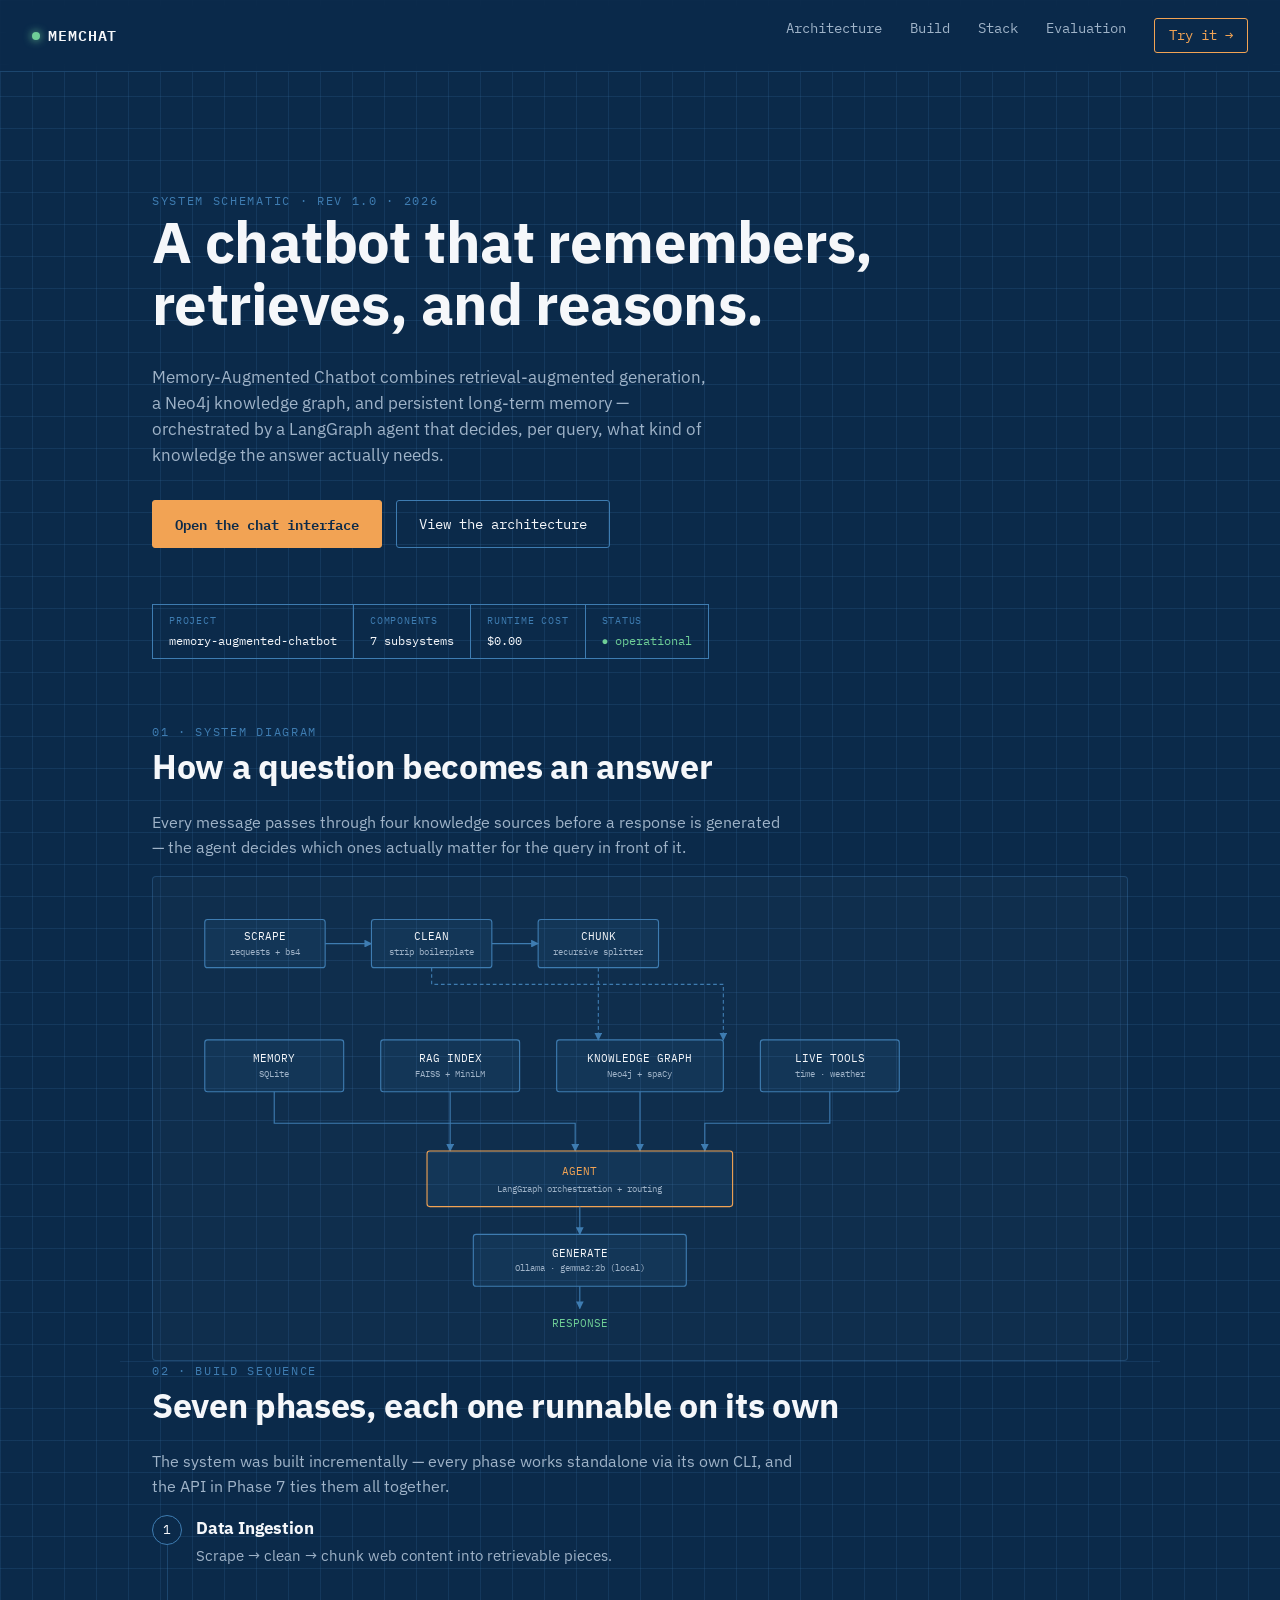
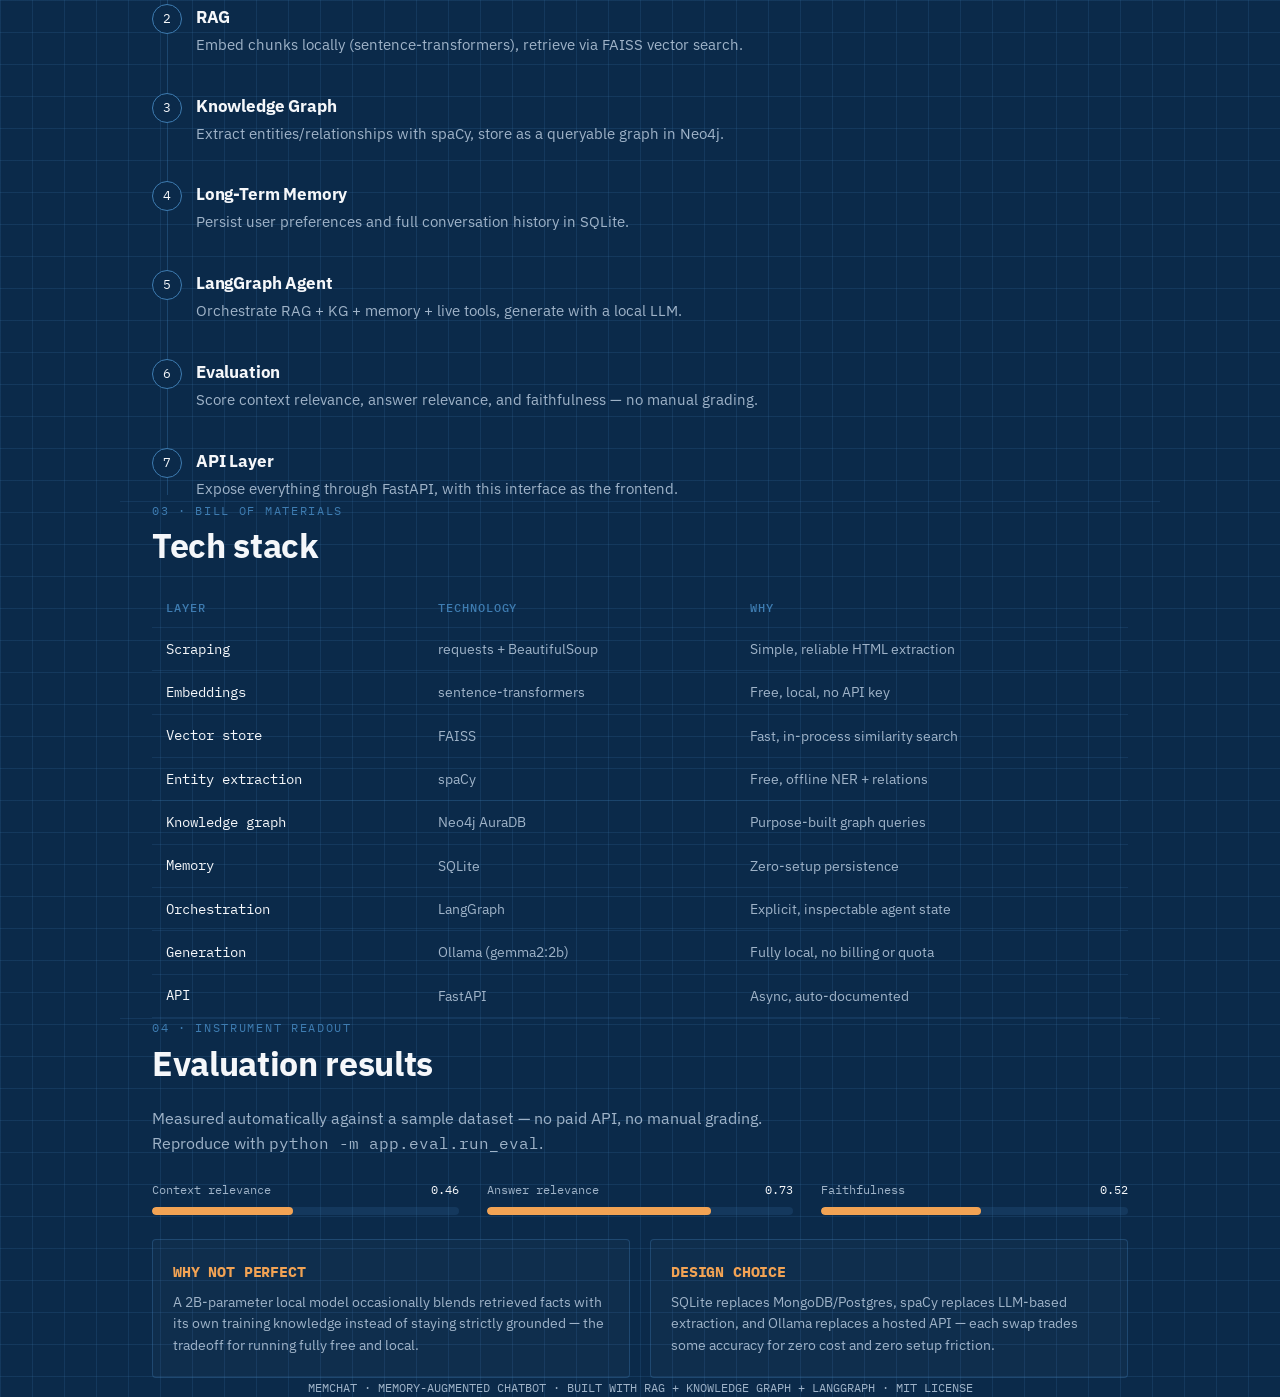
==== memory-augmented-chatbot/web/index.html @ 575227d8 "Add web UI: landing page + live chat interface with system status panel" ====
<!DOCTYPE html>
<html lang="en">
<head>
<meta charset="UTF-8">
<meta name="viewport" content="width=device-width, initial-scale=1.0">
<title>Memory-Augmented Chatbot — RAG + Knowledge Graph + Memory</title>
<link rel="stylesheet" href="style.css">
</head>
<body>

<nav class="nav">
  <a href="#top" class="nav-logo"><span class="dot"></span>MEMCHAT</a>
  <div class="nav-links">
    <a href="#architecture">Architecture</a>
    <a href="#phases">Build</a>
    <a href="#stack">Stack</a>
    <a href="#eval">Evaluation</a>
    <a href="chat.html" class="nav-cta">Try it →</a>
  </div>
</nav>

<header class="hero wrap" id="top">
  <div class="eyebrow">System schematic · Rev 1.0 · 2026</div>
  <h1>A chatbot that remembers,<br>retrieves, and reasons.</h1>
  <p style="max-width:560px; font-size:1.05rem;">
    Memory-Augmented Chatbot combines retrieval-augmented generation, a
    Neo4j knowledge graph, and persistent long-term memory — orchestrated
    by a LangGraph agent that decides, per query, what kind of knowledge
    the answer actually needs.
  </p>
  <div class="hero-actions">
    <a href="chat.html" class="btn btn-primary">Open the chat interface</a>
    <a href="#architecture" class="btn">View the architecture</a>
  </div>

  <div class="title-block">
    <div><span class="label">Project</span><span class="value">memory-augmented-chatbot</span></div>
    <div><span class="label">Components</span><span class="value">7 subsystems</span></div>
    <div><span class="label">Runtime cost</span><span class="value">$0.00</span></div>
    <div><span class="label">Status</span><span class="value" style="color:var(--active)">● operational</span></div>
  </div>
</header>

<section id="architecture" class="wrap">
  <div class="eyebrow">01 · System Diagram</div>
  <h2>How a question becomes an answer</h2>
  <p>Every message passes through four knowledge sources before a response is generated — the agent decides which ones actually matter for the query in front of it.</p>

  <div class="diagram-frame">
    <svg viewBox="0 0 1000 470" xmlns="http://www.w3.org/2000/svg">
      <defs>
        <marker id="arrow" viewBox="0 0 10 10" refX="9" refY="5" markerWidth="7" markerHeight="7" orient="auto-start-reverse">
          <path d="M0,0 L10,5 L0,10 z" class="edge-arrow"/>
        </marker>
      </defs>

      <!-- Ingestion row -->
      <g>
        <rect class="node-box" x="30" y="20" width="130" height="52" rx="3"/>
        <text class="node-label" x="95" y="42" text-anchor="middle">SCRAPE</text>
        <text class="node-sub" x="95" y="58" text-anchor="middle">requests + bs4</text>

        <rect class="node-box" x="210" y="20" width="130" height="52" rx="3"/>
        <text class="node-label" x="275" y="42" text-anchor="middle">CLEAN</text>
        <text class="node-sub" x="275" y="58" text-anchor="middle">strip boilerplate</text>

        <rect class="node-box" x="390" y="20" width="130" height="52" rx="3"/>
        <text class="node-label" x="455" y="42" text-anchor="middle">CHUNK</text>
        <text class="node-sub" x="455" y="58" text-anchor="middle">recursive splitter</text>

        <path class="edge" d="M160,46 H210" marker-end="url(#arrow)"/>
        <path class="edge" d="M340,46 H390" marker-end="url(#arrow)"/>
      </g>

      <!-- Down connectors to stores -->
      <path class="edge edge-dashed" d="M455,72 V150" marker-end="url(#arrow)"/>
      <path class="edge edge-dashed" d="M275,72 V90 H590 V150" marker-end="url(#arrow)"/>

      <!-- Knowledge store row -->
      <g>
        <rect class="node-box" x="30" y="150" width="150" height="56" rx="3"/>
        <text class="node-label" x="105" y="174" text-anchor="middle">MEMORY</text>
        <text class="node-sub" x="105" y="190" text-anchor="middle">SQLite</text>

        <rect class="node-box" x="220" y="150" width="150" height="56" rx="3"/>
        <text class="node-label" x="295" y="174" text-anchor="middle">RAG INDEX</text>
        <text class="node-sub" x="295" y="190" text-anchor="middle">FAISS + MiniLM</text>

        <rect class="node-box" x="410" y="150" width="180" height="56" rx="3"/>
        <text class="node-label" x="500" y="174" text-anchor="middle">KNOWLEDGE GRAPH</text>
        <text class="node-sub" x="500" y="190" text-anchor="middle">Neo4j + spaCy</text>

        <rect class="node-box" x="630" y="150" width="150" height="56" rx="3"/>
        <text class="node-label" x="705" y="174" text-anchor="middle">LIVE TOOLS</text>
        <text class="node-sub" x="705" y="190" text-anchor="middle">time · weather</text>
      </g>

      <!-- Connectors down into agent -->
      <path class="edge" d="M105,206 V240 H430 V270" marker-end="url(#arrow)"/>
      <path class="edge" d="M295,206 V270" marker-end="url(#arrow)"/>
      <path class="edge" d="M500,206 V270" marker-end="url(#arrow)"/>
      <path class="edge" d="M705,206 V240 H570 V270" marker-end="url(#arrow)"/>

      <!-- Agent -->
      <rect class="node-box node-accent" x="270" y="270" width="330" height="60" rx="3"/>
      <text class="node-label" x="435" y="296" text-anchor="middle" style="fill:var(--accent)">AGENT</text>
      <text class="node-sub" x="435" y="314" text-anchor="middle">LangGraph orchestration + routing</text>

      <!-- Agent -> Generate -->
      <path class="edge" d="M435,330 V360" marker-end="url(#arrow)"/>

      <rect class="node-box" x="320" y="360" width="230" height="56" rx="3"/>
      <text class="node-label" x="435" y="384" text-anchor="middle">GENERATE</text>
      <text class="node-sub" x="435" y="400" text-anchor="middle">Ollama · gemma2:2b (local)</text>

      <path class="edge" d="M435,416 V440" marker-end="url(#arrow)"/>
      <text class="node-label" x="435" y="460" text-anchor="middle" style="fill:var(--active)">RESPONSE</text>
    </svg>
  </div>
</section>

<section id="phases" class="wrap">
  <div class="eyebrow">02 · Build Sequence</div>
  <h2>Seven phases, each one runnable on its own</h2>
  <p>The system was built incrementally — every phase works standalone via its own CLI, and the API in Phase 7 ties them all together.</p>

  <div class="phase-list">
    <div class="phase">
      <div class="phase-num mono">1</div>
      <h3>Data Ingestion</h3>
      <p>Scrape → clean → chunk web content into retrievable pieces.</p>
    </div>
    <div class="phase">
      <div class="phase-num mono">2</div>
      <h3>RAG</h3>
      <p>Embed chunks locally (sentence-transformers), retrieve via FAISS vector search.</p>
    </div>
    <div class="phase">
      <div class="phase-num mono">3</div>
      <h3>Knowledge Graph</h3>
      <p>Extract entities/relationships with spaCy, store as a queryable graph in Neo4j.</p>
    </div>
    <div class="phase">
      <div class="phase-num mono">4</div>
      <h3>Long-Term Memory</h3>
      <p>Persist user preferences and full conversation history in SQLite.</p>
    </div>
    <div class="phase">
      <div class="phase-num mono">5</div>
      <h3>LangGraph Agent</h3>
      <p>Orchestrate RAG + KG + memory + live tools, generate with a local LLM.</p>
    </div>
    <div class="phase">
      <div class="phase-num mono">6</div>
      <h3>Evaluation</h3>
      <p>Score context relevance, answer relevance, and faithfulness — no manual grading.</p>
    </div>
    <div class="phase">
      <div class="phase-num mono">7</div>
      <h3>API Layer</h3>
      <p>Expose everything through FastAPI, with this interface as the frontend.</p>
    </div>
  </div>
</section>

<section id="stack" class="wrap">
  <div class="eyebrow">03 · Bill of Materials</div>
  <h2>Tech stack</h2>
  <table>
    <thead>
      <tr><th>Layer</th><th>Technology</th><th>Why</th></tr>
    </thead>
    <tbody>
      <tr><td class="key">Scraping</td><td>requests + BeautifulSoup</td><td>Simple, reliable HTML extraction</td></tr>
      <tr><td class="key">Embeddings</td><td>sentence-transformers</td><td>Free, local, no API key</td></tr>
      <tr><td class="key">Vector store</td><td>FAISS</td><td>Fast, in-process similarity search</td></tr>
      <tr><td class="key">Entity extraction</td><td>spaCy</td><td>Free, offline NER + relations</td></tr>
      <tr><td class="key">Knowledge graph</td><td>Neo4j AuraDB</td><td>Purpose-built graph queries</td></tr>
      <tr><td class="key">Memory</td><td>SQLite</td><td>Zero-setup persistence</td></tr>
      <tr><td class="key">Orchestration</td><td>LangGraph</td><td>Explicit, inspectable agent state</td></tr>
      <tr><td class="key">Generation</td><td>Ollama (gemma2:2b)</td><td>Fully local, no billing or quota</td></tr>
      <tr><td class="key">API</td><td>FastAPI</td><td>Async, auto-documented</td></tr>
    </tbody>
  </table>
</section>

<section id="eval" class="wrap">
  <div class="eyebrow">04 · Instrument Readout</div>
  <h2>Evaluation results</h2>
  <p>Measured automatically against a sample dataset — no paid API, no manual grading. Reproduce with <code class="mono">python -m app.eval.run_eval</code>.</p>

  <div class="gauges">
    <div>
      <div class="gauge-label"><span>Context relevance</span><span>0.46</span></div>
      <div class="gauge-track"><div class="gauge-fill" style="width:46%"></div></div>
    </div>
    <div>
      <div class="gauge-label"><span>Answer relevance</span><span>0.73</span></div>
      <div class="gauge-track"><div class="gauge-fill" style="width:73%"></div></div>
    </div>
    <div>
      <div class="gauge-label"><span>Faithfulness</span><span>0.52</span></div>
      <div class="gauge-track"><div class="gauge-fill" style="width:52%"></div></div>
    </div>
  </div>

  <div class="card-grid">
    <div class="card">
      <h3>WHY NOT PERFECT</h3>
      <p>A 2B-parameter local model occasionally blends retrieved facts with its own training knowledge instead of staying strictly grounded — the tradeoff for running fully free and local.</p>
    </div>
    <div class="card">
      <h3>DESIGN CHOICE</h3>
      <p>SQLite replaces MongoDB/Postgres, spaCy replaces LLM-based extraction, and Ollama replaces a hosted API — each swap trades some accuracy for zero cost and zero setup friction.</p>
    </div>
  </div>
</section>

<footer class="wrap">
  <div class="mono">MEMCHAT · MEMORY-AUGMENTED CHATBOT · BUILT WITH RAG + KNOWLEDGE GRAPH + LANGGRAPH · MIT LICENSE</div>
</footer>

</body>
</html>
---- memory-augmented-chatbot/web/style.css ----
@import url('https://fonts.googleapis.com/css2?family=IBM+Plex+Sans:wght@400;500;600;700&family=IBM+Plex+Mono:wght@400;500;600&display=swap');

:root {
  --bg: #0B2A4A;
  --bg-alt: #0E355C;
  --line: #3E7CB1;
  --line-soft: rgba(62, 124, 177, 0.35);
  --line-faint: rgba(62, 124, 177, 0.18);
  --paper: #F5F7FA;
  --muted: #9FB3C8;
  --accent: #F2A354;
  --active: #6FCF97;
  --danger: #E08585;

  --font-display: 'IBM Plex Sans', sans-serif;
  --font-mono: 'IBM Plex Mono', monospace;
}

* { box-sizing: border-box; }

html { scroll-behavior: smooth; }

body {
  margin: 0;
  background: var(--bg);
  background-image:
    linear-gradient(var(--line-faint) 1px, transparent 1px),
    linear-gradient(90deg, var(--line-faint) 1px, transparent 1px);
  background-size: 32px 32px;
  color: var(--paper);
  font-family: var(--font-display);
  line-height: 1.55;
  -webkit-font-smoothing: antialiased;
}

a { color: var(--accent); }

::selection { background: var(--accent); color: var(--bg); }

/* focus visibility for accessibility */
a:focus-visible, button:focus-visible, input:focus-visible {
  outline: 2px solid var(--accent);
  outline-offset: 3px;
}

.mono { font-family: var(--font-mono); }

.eyebrow {
  font-family: var(--font-mono);
  font-size: 0.75rem;
  letter-spacing: 0.14em;
  text-transform: uppercase;
  color: var(--line);
}

/* ---- Nav ---- */
.nav {
  position: sticky;
  top: 0;
  z-index: 20;
  display: flex;
  align-items: center;
  justify-content: space-between;
  padding: 18px 32px;
  background: rgba(11, 42, 74, 0.85);
  backdrop-filter: blur(6px);
  border-bottom: 1px solid var(--line-soft);
}

.nav-logo {
  font-family: var(--font-mono);
  font-weight: 600;
  letter-spacing: 0.06em;
  font-size: 0.95rem;
  color: var(--paper);
  text-decoration: none;
  display: flex;
  align-items: center;
  gap: 8px;
}

.nav-logo .dot {
  width: 8px;
  height: 8px;
  border-radius: 50%;
  background: var(--active);
  box-shadow: 0 0 8px var(--active);
}

.nav-links {
  display: flex;
  gap: 28px;
  font-family: var(--font-mono);
  font-size: 0.85rem;
}

.nav-links a { text-decoration: none; color: var(--muted); transition: color 0.15s; }
.nav-links a:hover { color: var(--paper); }

.nav-cta {
  border: 1px solid var(--accent);
  color: var(--accent) !important;
  padding: 6px 14px;
  border-radius: 3px;
}
.nav-cta:hover { background: var(--accent); color: var(--bg) !important; }

/* ---- Layout helpers ---- */
.wrap {
  max-width: 1040px;
  margin: 0 auto;
  padding: 0 32px;
}

section { padding: 88px 0; border-bottom: 1px solid var(--line-faint); }
section:last-of-type { border-bottom: none; }

h1, h2, h3 { font-weight: 700; margin: 0 0 0.5em; letter-spacing: -0.01em; }
h1 { font-size: clamp(2.2rem, 5vw, 3.6rem); line-height: 1.08; }
h2 { font-size: clamp(1.5rem, 3vw, 2.1rem); }
p { color: var(--muted); margin: 0 0 1em; max-width: 640px; }

.btn {
  display: inline-block;
  font-family: var(--font-mono);
  font-size: 0.9rem;
  text-decoration: none;
  padding: 12px 22px;
  border-radius: 3px;
  border: 1px solid var(--line);
  color: var(--paper);
  transition: all 0.15s;
}
.btn:hover { border-color: var(--accent); color: var(--accent); }
.btn-primary {
  background: var(--accent);
  border-color: var(--accent);
  color: var(--bg);
  font-weight: 600;
}
.btn-primary:hover { background: #f6b477; color: var(--bg); }

/* ---- Hero ---- */
.hero {
  padding-top: 120px;
  padding-bottom: 64px;
  position: relative;
}
.hero-actions { display: flex; gap: 14px; margin-top: 32px; flex-wrap: wrap; }

.title-block {
  margin-top: 56px;
  display: inline-grid;
  grid-template-columns: repeat(4, auto);
  border: 1px solid var(--line);
  font-family: var(--font-mono);
  font-size: 0.72rem;
}
.title-block div {
  padding: 8px 16px;
  border-right: 1px solid var(--line);
}
.title-block div:last-child { border-right: none; }
.title-block .label { color: var(--line); display: block; text-transform: uppercase; letter-spacing: 0.08em; font-size: 0.62rem; margin-bottom: 3px; }
.title-block .value { color: var(--paper); }

/* ---- Diagram (SVG blueprint) ---- */
.diagram-frame {
  border: 1px solid var(--line-soft);
  border-radius: 4px;
  padding: 24px;
  background: rgba(255,255,255,0.02);
  overflow-x: auto;
}
.diagram-frame svg { width: 100%; height: auto; display: block; min-width: 640px; }

.node-box { fill: rgba(62,124,177,0.10); stroke: var(--line); stroke-width: 1.2; }
.node-label { fill: var(--paper); font-family: var(--font-mono); font-size: 12px; }
.node-sub { fill: var(--muted); font-family: var(--font-mono); font-size: 9.5px; }
.edge { stroke: var(--line); stroke-width: 1.2; fill: none; }
.edge-dashed { stroke-dasharray: 4 3; }
.edge-arrow { fill: var(--line); }
.node-accent { stroke: var(--accent); }

/* ---- Phases (sequence list) ---- */
.phase-list { position: relative; padding-left: 44px; }
.phase-list::before {
  content: "";
  position: absolute;
  left: 15px;
  top: 6px;
  bottom: 6px;
  width: 1px;
  background: var(--line-soft);
}
.phase {
  position: relative;
  padding-bottom: 36px;
}
.phase:last-child { padding-bottom: 0; }
.phase-num {
  position: absolute;
  left: -44px;
  top: 0;
  width: 30px;
  height: 30px;
  border: 1px solid var(--line);
  border-radius: 50%;
  display: flex;
  align-items: center;
  justify-content: center;
  font-family: var(--font-mono);
  font-size: 0.8rem;
  background: var(--bg);
}
.phase h3 { font-size: 1.05rem; margin-bottom: 4px; }
.phase p { margin-bottom: 0; font-size: 0.92rem; }

/* ---- Tech stack table ---- */
table { width: 100%; border-collapse: collapse; font-size: 0.9rem; }
th, td { text-align: left; padding: 10px 14px; border-bottom: 1px solid var(--line-faint); }
th {
  font-family: var(--font-mono);
  font-size: 0.72rem;
  text-transform: uppercase;
  letter-spacing: 0.08em;
  color: var(--line);
  font-weight: 500;
}
td { color: var(--muted); }
td.key { color: var(--paper); font-family: var(--font-mono); font-size: 0.85rem; }

/* ---- Gauges (eval results) ---- */
.gauges { display: grid; grid-template-columns: repeat(auto-fit, minmax(220px, 1fr)); gap: 28px; margin-top: 24px; }
.gauge-label { font-family: var(--font-mono); font-size: 0.78rem; color: var(--muted); display: flex; justify-content: space-between; margin-bottom: 8px; }
.gauge-label span:last-child { color: var(--paper); }
.gauge-track { height: 8px; background: var(--line-faint); border-radius: 4px; overflow: hidden; }
.gauge-fill { height: 100%; background: var(--accent); border-radius: 4px; }

/* ---- Cards ---- */
.card-grid { display: grid; grid-template-columns: repeat(auto-fit, minmax(260px, 1fr)); gap: 20px; margin-top: 24px; }
.card {
  border: 1px solid var(--line-soft);
  border-radius: 4px;
  padding: 20px;
  background: rgba(255,255,255,0.02);
}
.card h3 { font-size: 0.95rem; font-family: var(--font-mono); color: var(--accent); }
.card p { font-size: 0.88rem; margin-bottom: 0; }

footer {
  padding: 48px 0;
  text-align: center;
}
footer .mono { color: var(--muted); font-size: 0.78rem; }

@media (max-width: 720px) {
  .nav-links { display: none; }
  section { padding: 56px 0; }
  .title-block { grid-template-columns: repeat(2, auto); }
}
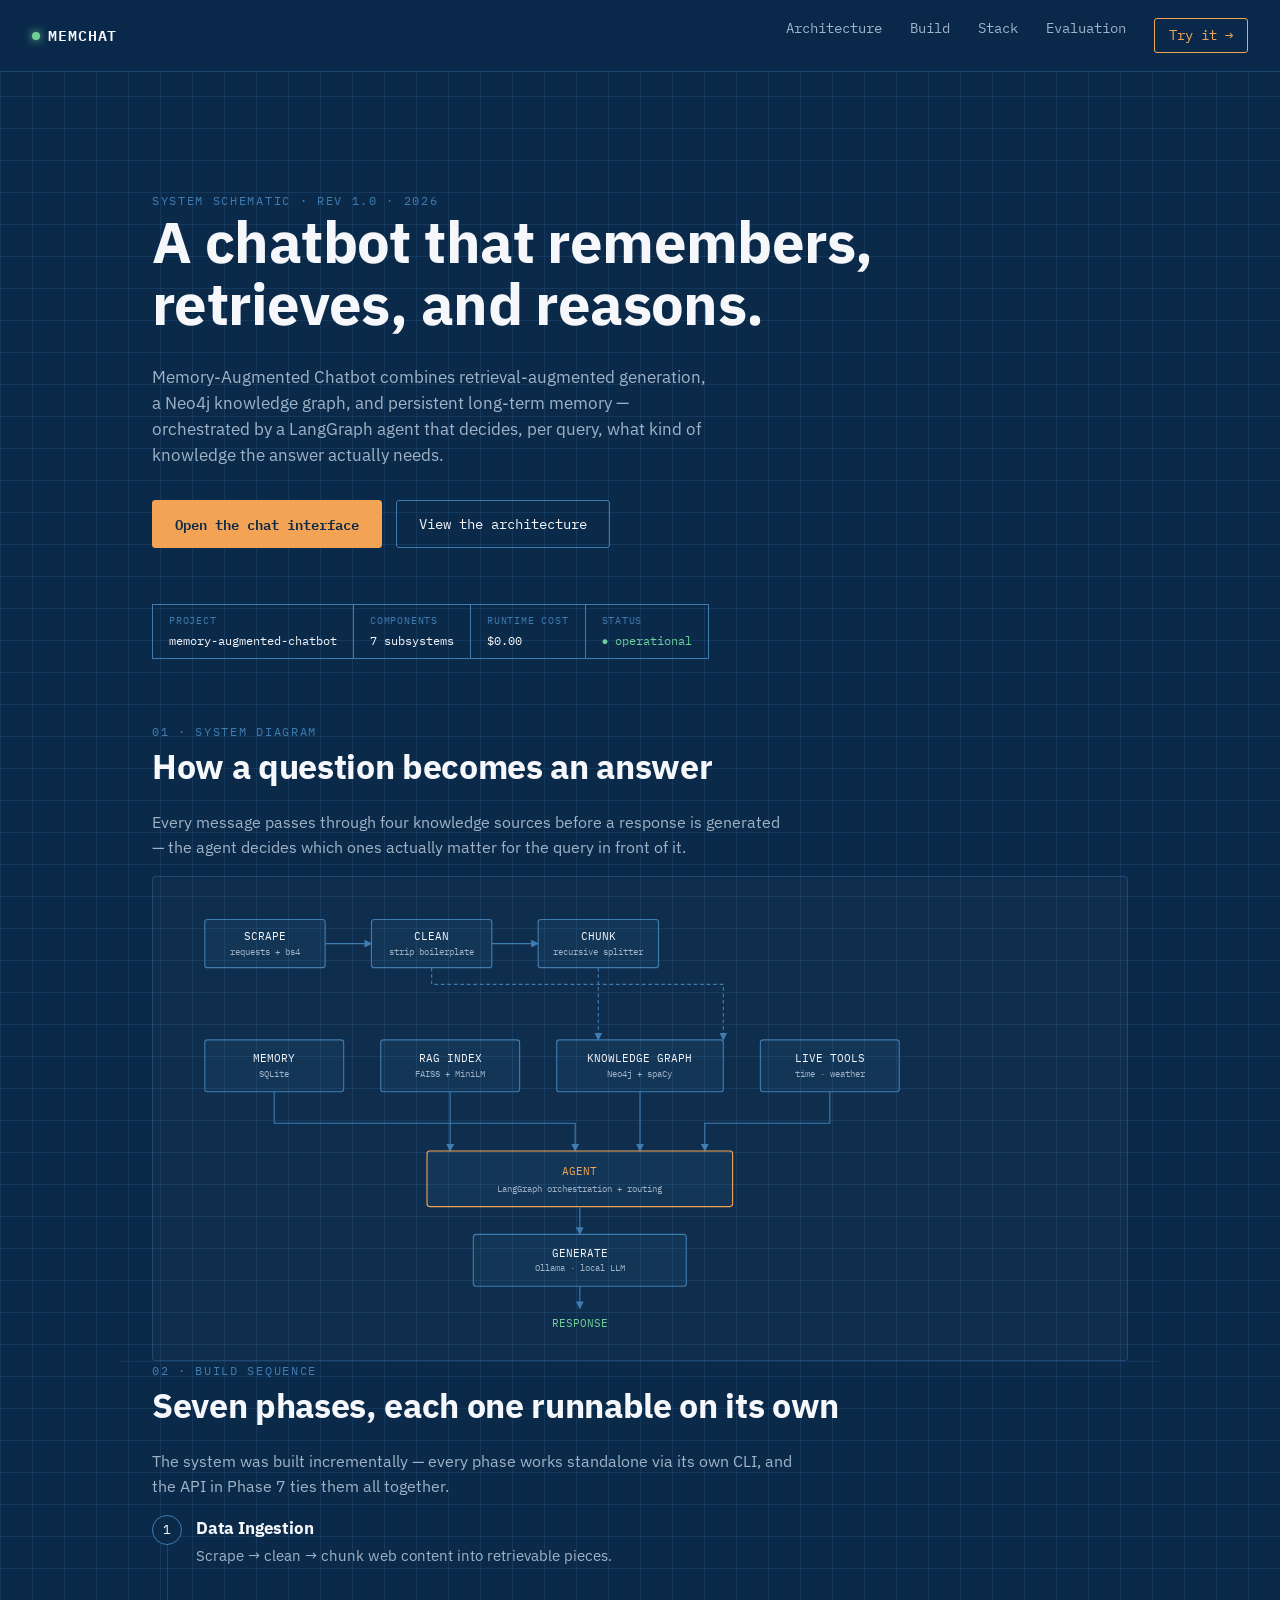
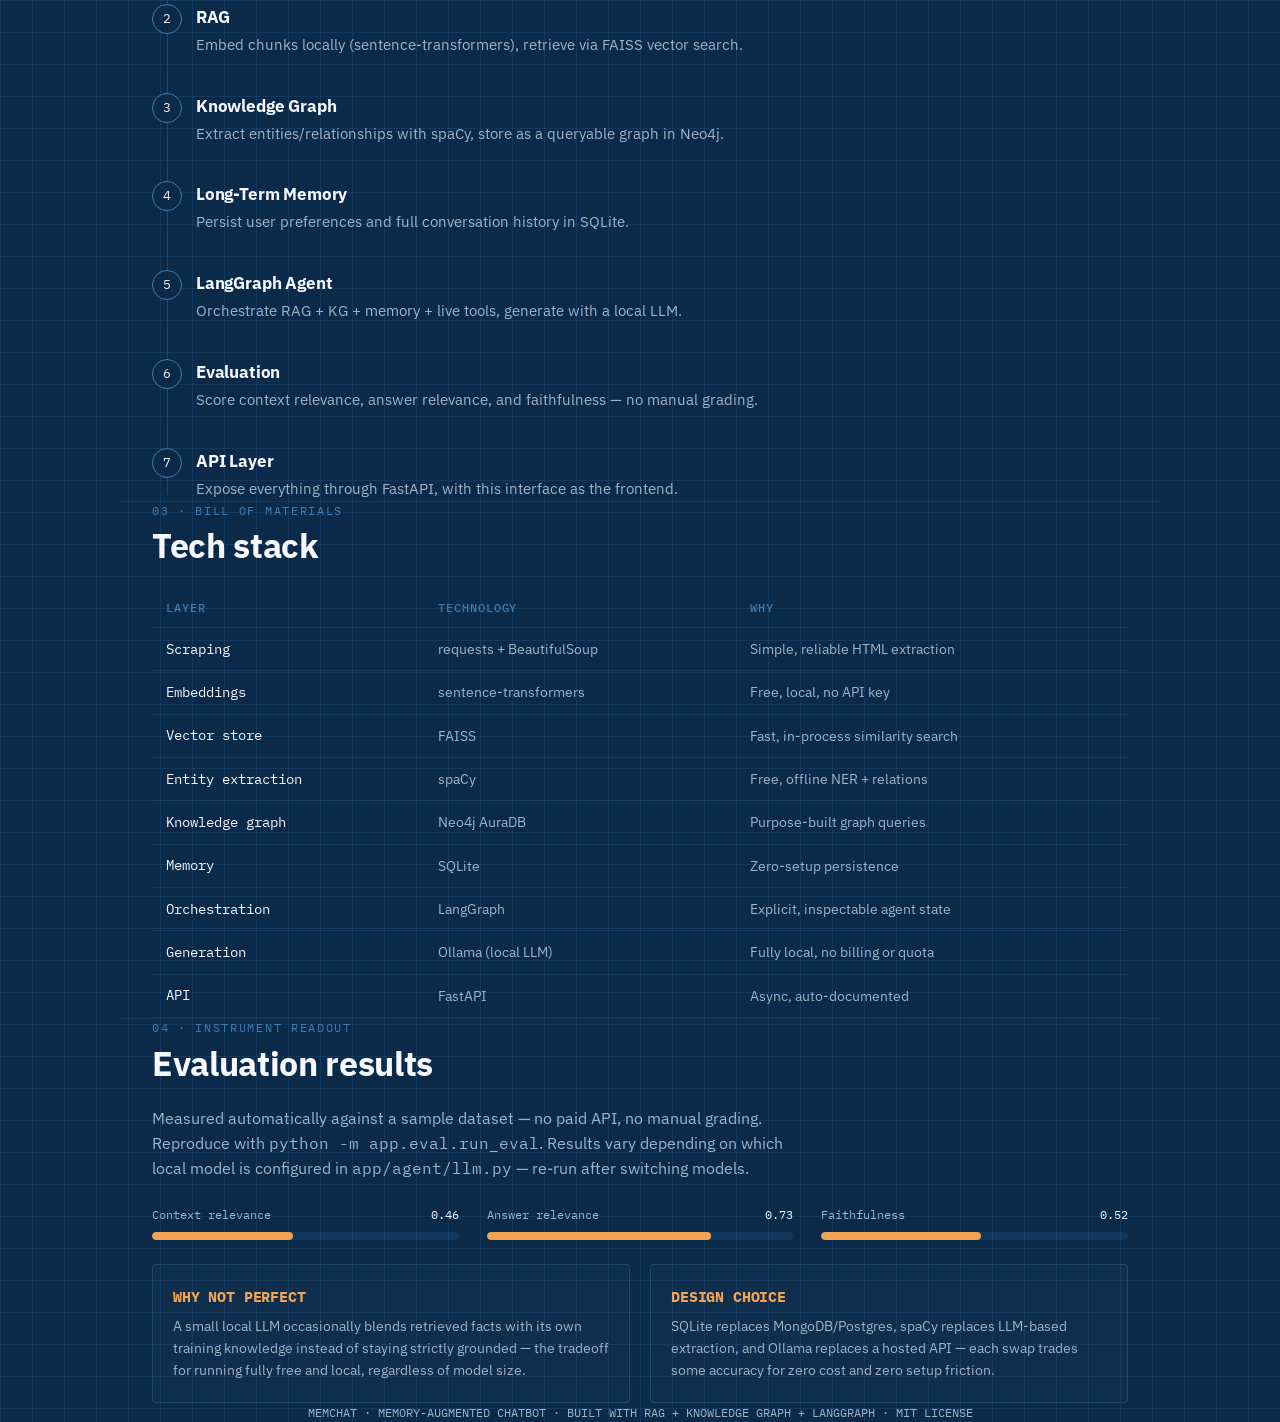
==== commit 48e76926: "Fix KG query direction bug, add hybrid keyword re-ranking for RAG, generalize memory/preference extr" ====
--- a/memory-augmented-chatbot/web/index.html
+++ b/memory-augmented-chatbot/web/index.html
@@ -111,7 +111,7 @@
 
       <rect class="node-box" x="320" y="360" width="230" height="56" rx="3"/>
       <text class="node-label" x="435" y="384" text-anchor="middle">GENERATE</text>
-      <text class="node-sub" x="435" y="400" text-anchor="middle">Ollama · gemma2:2b (local)</text>
+      <text class="node-sub" x="435" y="400" text-anchor="middle">Ollama · local LLM</text>
 
       <path class="edge" d="M435,416 V440" marker-end="url(#arrow)"/>
       <text class="node-label" x="435" y="460" text-anchor="middle" style="fill:var(--active)">RESPONSE</text>
@@ -178,7 +178,7 @@
       <tr><td class="key">Knowledge graph</td><td>Neo4j AuraDB</td><td>Purpose-built graph queries</td></tr>
       <tr><td class="key">Memory</td><td>SQLite</td><td>Zero-setup persistence</td></tr>
       <tr><td class="key">Orchestration</td><td>LangGraph</td><td>Explicit, inspectable agent state</td></tr>
-      <tr><td class="key">Generation</td><td>Ollama (gemma2:2b)</td><td>Fully local, no billing or quota</td></tr>
+      <tr><td class="key">Generation</td><td>Ollama (local LLM)</td><td>Fully local, no billing or quota</td></tr>
       <tr><td class="key">API</td><td>FastAPI</td><td>Async, auto-documented</td></tr>
     </tbody>
   </table>
@@ -187,7 +187,7 @@
 <section id="eval" class="wrap">
   <div class="eyebrow">04 · Instrument Readout</div>
   <h2>Evaluation results</h2>
-  <p>Measured automatically against a sample dataset — no paid API, no manual grading. Reproduce with <code class="mono">python -m app.eval.run_eval</code>.</p>
+  <p>Measured automatically against a sample dataset — no paid API, no manual grading. Reproduce with <code class="mono">python -m app.eval.run_eval</code>. Results vary depending on which local model is configured in <code class="mono">app/agent/llm.py</code> — re-run after switching models.</p>
 
   <div class="gauges">
     <div>
@@ -207,7 +207,7 @@
   <div class="card-grid">
     <div class="card">
       <h3>WHY NOT PERFECT</h3>
-      <p>A 2B-parameter local model occasionally blends retrieved facts with its own training knowledge instead of staying strictly grounded — the tradeoff for running fully free and local.</p>
+      <p>A small local LLM occasionally blends retrieved facts with its own training knowledge instead of staying strictly grounded — the tradeoff for running fully free and local, regardless of model size.</p>
     </div>
     <div class="card">
       <h3>DESIGN CHOICE</h3>
